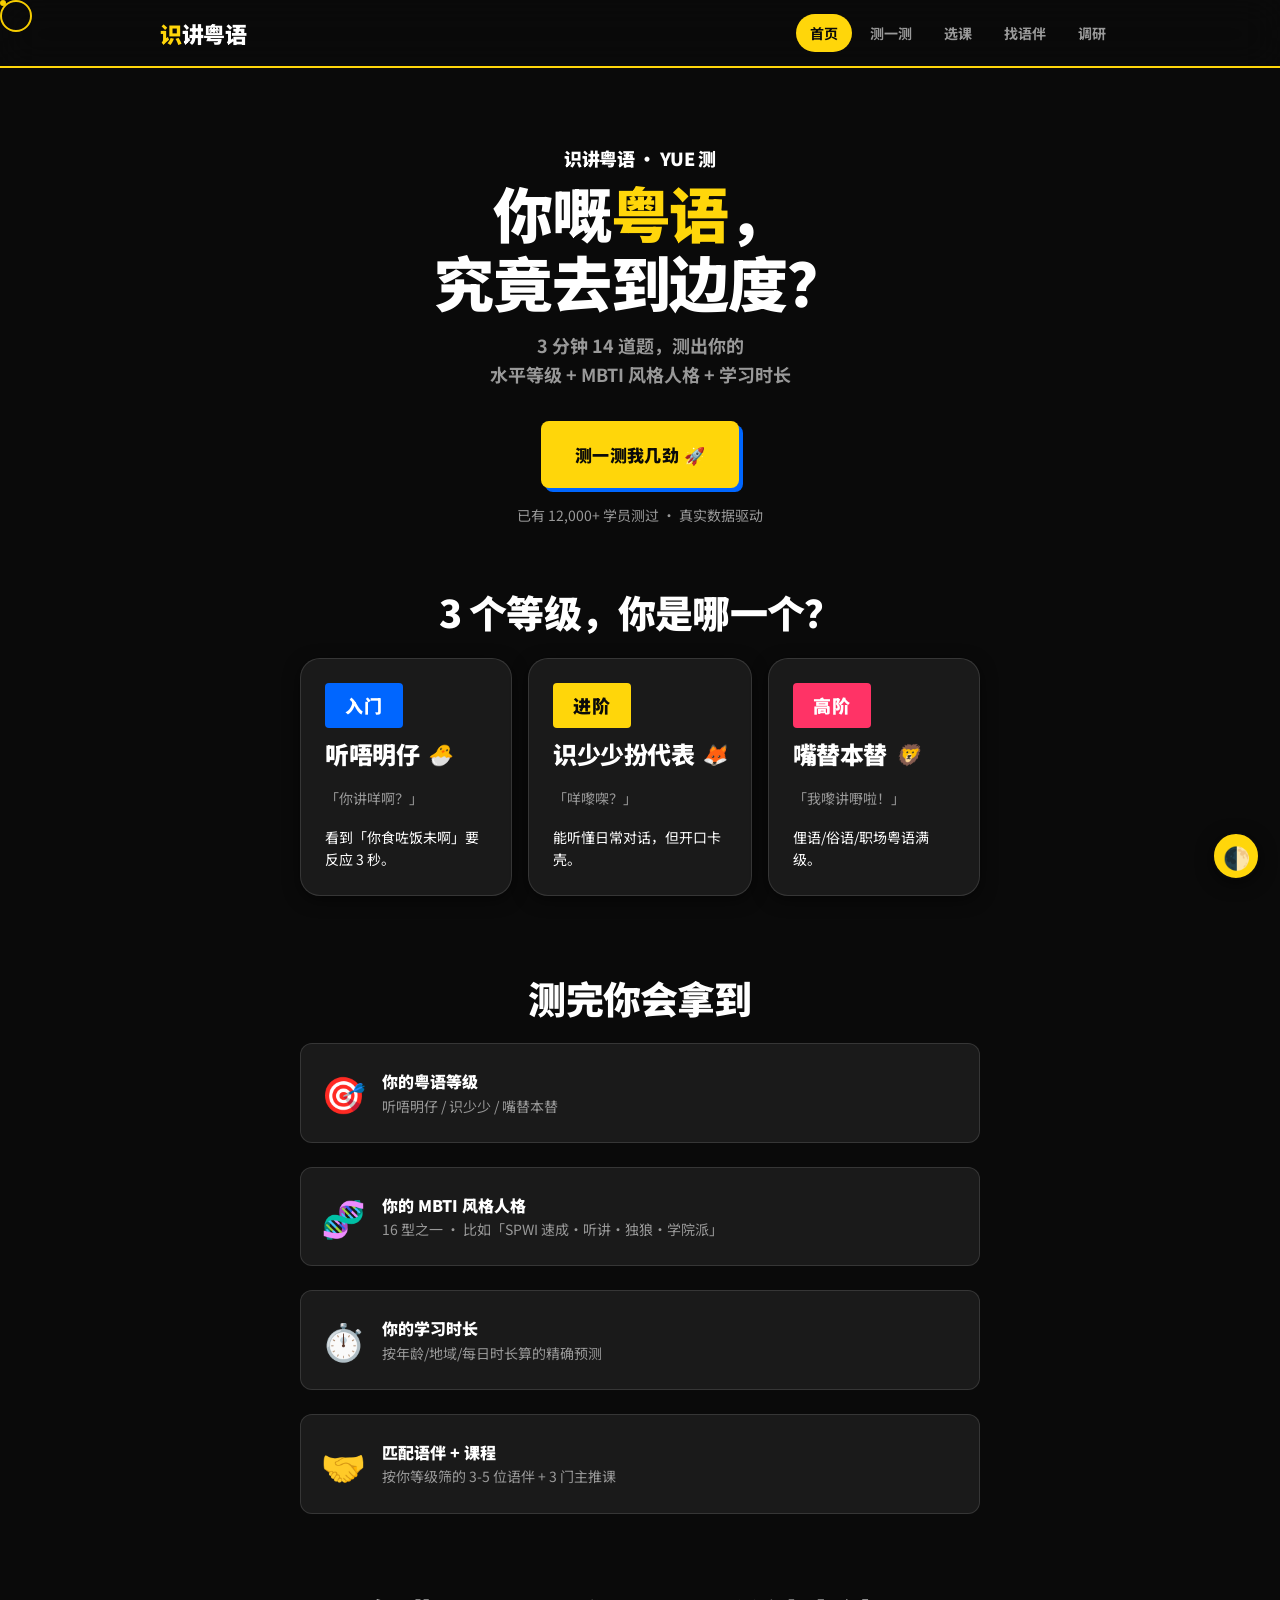
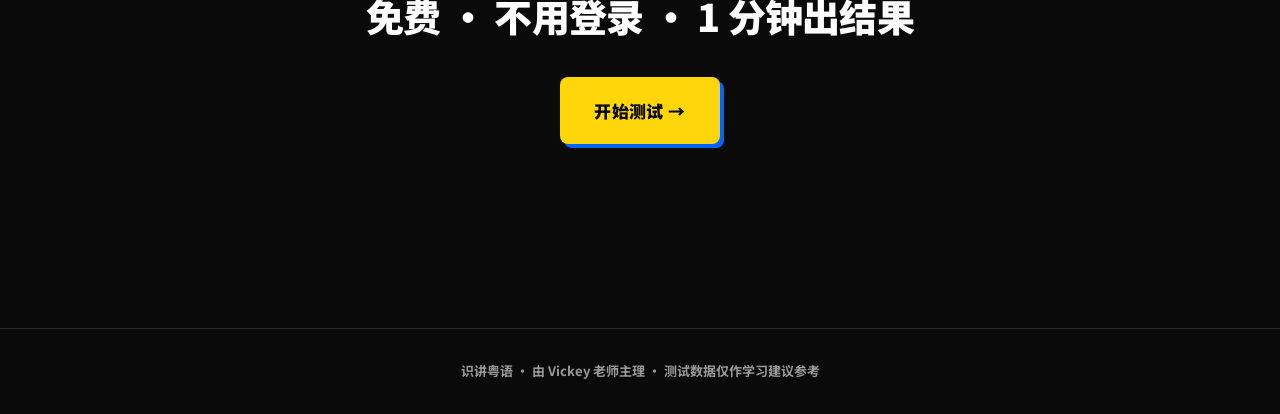
==== index.html @ ab3a053b "UX 增强 6 件套 + 高阶配色改粉 + 修换行 + 修 gradient-text 缺失" ====
<!DOCTYPE html>
<html lang="zh-CN">
<head>
  <meta charset="UTF-8">
  <meta name="viewport" content="width=device-width, initial-scale=1.0">
  <title>识讲粤语 · 测一测你几劲</title>
  <meta name="description" content="3 分钟测出你的粤语等级 + MBTI 风格人格 + 学习时长 + 匹配课程和语伴">
  <link rel="stylesheet" href="css/style.css">
  <link rel="preconnect" href="https://fonts.googleapis.com">
  <link rel="preconnect" href="https://fonts.gstatic.com" crossorigin>
  <link href="https://fonts.googleapis.com/css2?family=Noto+Sans+SC:wght@400;700;900&display=swap" rel="stylesheet">
</head>
<body>
  <main class="container">
    <section class="hero">
      <div class="display" style="font-size: 18px; color: var(--lime); margin-bottom: 8px;">识讲粤语 · YUE 测</div>
      <h1 class="display">
        你嘅<span style="color: var(--yellow);">粤语</span>，<br>
        究竟去到边度？
      </h1>
      <p class="hero-sub">
        3 分钟 14 道题，测出你的<br>
        <strong>水平等级</strong> + <strong>MBTI 风格人格</strong> + <strong>学习时长</strong>
      </p>
      <a class="btn btn-primary btn-lg glow" href="test.html">测一测我几劲 🚀</a>
      <p class="text-sm muted mt-2">已有 12,000+ 学员测过 · 真实数据驱动</p>
    </section>

    <section class="section">
      <h2 class="display center">3 个等级，你是哪一个？</h2>
      <div class="grid grid-3 mt-3">
        <div class="card">
          <div class="level-badge level-entry">入门</div>
          <h3 class="display inline-icon">听唔明仔 <i>🐣</i></h3>
          <p class="text-sm muted mt-1">「你讲咩啊？」</p>
          <p class="mt-2 text-sm">看到「你食咗饭未啊」要反应 3 秒。</p>
        </div>
        <div class="card">
          <div class="level-badge level-mid">进阶</div>
          <h3 class="display inline-icon">识少少扮代表 <i>🦊</i></h3>
          <p class="text-sm muted mt-1">「咩嚟㗎？」</p>
          <p class="mt-2 text-sm">能听懂日常对话，但开口卡壳。</p>
        </div>
        <div class="card">
          <div class="level-badge level-high">高阶</div>
          <h3 class="display inline-icon">嘴替本替 <i>🦁</i></h3>
          <p class="text-sm muted mt-1">「我嚟讲嘢啦！」</p>
          <p class="mt-2 text-sm">俚语/俗语/职场粤语满级。</p>
        </div>
      </div>
    </section>

    <section class="section">
      <h2 class="display center">测完你会拿到</h2>
      <div class="stack mt-3">
        <div class="card-flat row" style="gap:16px;">
          <div style="font-size:36px;">🎯</div>
          <div>
            <div class="bold">你的粤语等级</div>
            <div class="text-sm muted">听唔明仔 / 识少少 / 嘴替本替</div>
          </div>
        </div>
        <div class="card-flat row" style="gap:16px;">
          <div style="font-size:36px;">🧬</div>
          <div>
            <div class="bold">你的 MBTI 风格人格</div>
            <div class="text-sm muted">16 型之一 · 比如「SPWI 速成·听讲·独狼·学院派」</div>
          </div>
        </div>
        <div class="card-flat row" style="gap:16px;">
          <div style="font-size:36px;">⏱️</div>
          <div>
            <div class="bold">你的学习时长</div>
            <div class="text-sm muted">按年龄/地域/每日时长算的精确预测</div>
          </div>
        </div>
        <div class="card-flat row" style="gap:16px;">
          <div style="font-size:36px;">🤝</div>
          <div>
            <div class="bold">匹配语伴 + 课程</div>
            <div class="text-sm muted">按你等级筛的 3-5 位语伴 + 3 门主推课</div>
          </div>
        </div>
      </div>
    </section>

    <section class="section center">
      <h2 class="display">免费 · 不用登录 · 1 分钟出结果</h2>
      <a class="btn btn-primary btn-lg mt-3" href="test.html">开始测试 →</a>
    </section>
  </main>

  <footer class="footer">
    识讲粤语 · 由 Vickey 老师主理 · 测试数据仅作学习建议参考
  </footer>

  <script src="js/common.js"></script>
  <script>
    Cantonese.initTheme();
    Cantonese.injectThemeToggle();
    Cantonese.injectTopbar('home');
    Cantonese.initCustomCursor();
    Cantonese.initScrollReveal();
  </script>
</body>
</html>
---- css/style.css ----
/* ============================================================
 * 识讲粤语 · 00后黑底蓝黄撞色风
 * 字体：思源黑体 Noto Sans SC（900 weight 覆盖全部 CJK，含粤语字）
 * 配色：纯黑底 + 亮蓝 #0066FF + 亮黄 #FFD60A
 * ============================================================ */

/* ============ 基础重置 ============ */
* { box-sizing: border-box; margin: 0; padding: 0; }

html { scroll-behavior: smooth; -webkit-text-size-adjust: 100%; }

body {
  font-family: 'Noto Sans SC', -apple-system, BlinkMacSystemFont, 'PingFang SC',
    'Microsoft YaHei', 'Hiragino Sans GB', sans-serif;
  background: var(--bg);
  color: var(--text);
  line-height: 1.6;
  min-height: 100vh;
  overflow-x: hidden;
  font-weight: 400;
  transition: background 0.3s, color 0.3s;
  -webkit-font-smoothing: antialiased;
  -moz-osx-font-smoothing: grayscale;
}

button, input, select, textarea {
  font-family: inherit;
  font-size: inherit;
  font-weight: inherit;
  border: none;
  outline: none;
  background: transparent;
  color: inherit;
}

a { color: inherit; text-decoration: none; }
ul, ol { list-style: none; }
img { max-width: 100%; display: block; }

/* ============ 主题变量 ============ */
:root {
  --bg: #0a0a0a;
  --bg-soft: #1a1a1a;
  --bg-elev: #242424;
  --card: #1a1a1a;
  --card-text: #ffffff;
  --text: #ffffff;
  --text-soft: #999999;
  --blue: #0066ff;
  --yellow: #ffd60a;
  --pink: #ff3366;
  --green: #00d68f;
  --border: rgba(255, 255, 255, 0.12);
  --border-strong: rgba(255, 255, 255, 0.25);
  --shadow: 0 4px 16px rgba(0, 0, 0, 0.5);
  --shadow-lg: 0 8px 32px rgba(0, 0, 0, 0.6);
  --radius: 12px;
  --radius-lg: 20px;
  --font-display: 'Noto Sans SC', -apple-system, 'PingFang SC', 'Microsoft YaHei', sans-serif;
}

body.light {
  --bg: #f5f5f5;
  --bg-soft: #ffffff;
  --bg-elev: #fafafa;
  --card: #ffffff;
  --card-text: #0a0a0a;
  --text: #0a0a0a;
  --text-soft: #555555;
  --border: rgba(0, 0, 0, 0.12);
  --border-strong: rgba(0, 0, 0, 0.3);
  --shadow: 0 4px 16px rgba(0, 0, 0, 0.1);
}

/* ============ 排版 ============ */
.display {
  font-family: var(--font-display);
  font-weight: 900;
  letter-spacing: -0.02em;
  line-height: 1.15;
}
h1.display { font-size: clamp(36px, 8vw, 60px); }
h2.display { font-size: clamp(26px, 5vw, 38px); margin-bottom: 16px; }
h3.display { font-size: clamp(20px, 3vw, 24px); margin-bottom: 12px; }
.muted { color: var(--text-soft); }

/* 文字 + 图标 同行不换行 */
.inline-icon {
  display: inline-flex;
  align-items: center;
  gap: 8px;
  white-space: nowrap;
  flex-wrap: nowrap;
}
.inline-icon i {
  font-size: 0.85em;
  line-height: 1;
  flex-shrink: 0;
}

/* ============ 布局 ============ */
.container { max-width: 720px; margin: 0 auto; padding: 24px 20px 80px; }
.container-wide { max-width: 960px; }
.section { padding: 40px 0; }
.stack > * + * { margin-top: 24px; }
.row { display: flex; gap: 12px; flex-wrap: wrap; align-items: center; }
.center { text-align: center; }

/* ============ 按钮 ============ */
.btn {
  display: inline-flex;
  align-items: center;
  justify-content: center;
  gap: 8px;
  padding: 14px 28px;
  border-radius: 8px;
  font-weight: 900;
  font-size: 16px;
  cursor: pointer;
  transition: transform 0.15s, box-shadow 0.2s, background 0.2s, color 0.2s;
  border: 2px solid transparent;
  user-select: none;
  letter-spacing: 0.02em;
}
.btn:hover { transform: translate(-2px, -2px); }
.btn:active { transform: translate(0, 0); }

.btn-primary {
  background: var(--yellow);
  color: #0a0a0a;
  box-shadow: 4px 4px 0 #0066ff;
}
.btn-primary:hover { background: #ffe04a; box-shadow: 6px 6px 0 #0066ff; }

.btn-blue {
  background: var(--blue);
  color: #ffffff;
  box-shadow: 4px 4px 0 var(--yellow);
}
.btn-blue:hover { background: #1a78ff; box-shadow: 6px 6px 0 var(--yellow); }

.btn-ghost {
  background: transparent;
  color: var(--text);
  border: 2px solid var(--border-strong);
}
.btn-ghost:hover { background: var(--bg-soft); border-color: var(--text); }

.btn-block { width: 100%; }
.btn-lg { padding: 18px 32px; font-size: 17px; }

/* ============ 卡片 ============ */
.card {
  background: var(--card);
  color: var(--card-text);
  border-radius: var(--radius-lg);
  padding: 24px;
  box-shadow: var(--shadow);
  border: 1px solid var(--border);
  transition: transform 0.2s, border-color 0.2s;
}
.card:hover { border-color: var(--border-strong); }
.card-flat {
  background: var(--bg-soft);
  color: var(--text);
  border: 1px solid var(--border);
  border-radius: var(--radius);
  padding: 20px;
}

/* ============ 徽章 ============ */
.badge {
  display: inline-block;
  padding: 4px 12px;
  border-radius: 4px;
  font-size: 12px;
  font-weight: 900;
  background: var(--yellow);
  color: #0a0a0a;
  letter-spacing: 0.05em;
}
.badge-blue { background: var(--blue); color: #fff; }
.badge-yellow { background: var(--yellow); color: #0a0a0a; }
.badge-pink { background: var(--pink); color: #fff; }

/* ============ 表单 ============ */
.field { display: flex; flex-direction: column; gap: 8px; }
.field label { font-weight: 700; font-size: 14px; color: var(--text-soft); }
.input, .select {
  width: 100%;
  padding: 14px 16px;
  border-radius: 8px;
  background: var(--bg-soft);
  color: var(--text);
  border: 2px solid var(--border);
  font-size: 16px;
  font-weight: 700;
  transition: border-color 0.2s, background 0.2s;
}
.input:focus, .select:focus { border-color: var(--yellow); background: var(--bg-elev); }
.input::placeholder { color: var(--text-soft); font-weight: 400; }
.select {
  appearance: none;
  background-image: url("data:image/svg+xml,%3Csvg xmlns='http://www.w3.org/2000/svg' width='12' height='8' viewBox='0 0 12 8'%3E%3Cpath fill='%23ffffff' d='M6 8L0 0h12z'/%3E%3C/svg%3E");
  background-repeat: no-repeat;
  background-position: right 16px center;
  padding-right: 40px;
}
.checkbox {
  display: flex;
  align-items: flex-start;
  gap: 8px;
  font-size: 13px;
  color: var(--text-soft);
  cursor: pointer;
}
.checkbox input { width: 18px; height: 18px; margin-top: 2px; flex-shrink: 0; accent-color: var(--yellow); }

/* ============ 题目卡 ============ */
.question-card {
  background: var(--card);
  color: var(--card-text);
  border-radius: var(--radius-lg);
  padding: 28px 24px;
  box-shadow: var(--shadow-lg);
  border: 1px solid var(--border);
  animation: slideUp 0.4s ease-out;
}
.question-num {
  display: inline-block;
  font-family: var(--font-display);
  font-weight: 900;
  color: var(--yellow);
  font-size: 13px;
  margin-bottom: 8px;
  letter-spacing: 0.05em;
  text-transform: uppercase;
}
.question-text {
  font-size: 22px;
  font-weight: 900;
  margin-bottom: 24px;
  line-height: 1.4;
}
.option {
  display: block;
  width: 100%;
  text-align: left;
  padding: 16px 20px;
  border-radius: 8px;
  background: var(--bg-soft);
  color: var(--text);
  border: 2px solid var(--border);
  font-size: 16px;
  font-weight: 700;
  margin-bottom: 12px;
  cursor: pointer;
  transition: all 0.15s;
}
.option:hover { border-color: var(--yellow); background: var(--bg-elev); transform: translateX(4px); }
.option.correct { background: var(--yellow); color: #0a0a0a; border-color: var(--yellow); animation: pulse 0.4s; }
.option.wrong { background: var(--pink); color: #fff; border-color: var(--pink); animation: shake 0.4s; }

/* ============ 进度条 ============ */
.progress {
  width: 100%;
  height: 8px;
  background: var(--bg-soft);
  border-radius: 4px;
  overflow: hidden;
  margin-bottom: 24px;
  border: 1px solid var(--border);
}
.progress-fill {
  height: 100%;
  background: var(--yellow);
  border-radius: 4px;
  transition: width 0.4s ease-out;
}

/* ============ 标签气泡 ============ */
.tag {
  display: inline-block;
  padding: 6px 12px;
  border-radius: 4px;
  font-size: 13px;
  font-weight: 700;
  background: var(--bg-soft);
  color: var(--text);
  border: 1px solid var(--border);
  margin: 4px 4px 0 0;
}
.tag-yellow { background: var(--yellow); color: #0a0a0a; border-color: var(--yellow); }
.tag-blue { background: var(--blue); color: #fff; border-color: var(--blue); }

/* ============ 等级徽章 ============ */
.level-badge {
  display: inline-block;
  padding: 8px 20px;
  border-radius: 4px;
  font-family: var(--font-display);
  font-weight: 900;
  font-size: 18px;
  background: var(--yellow);
  color: #0a0a0a;
  margin-bottom: 12px;
  letter-spacing: 0.05em;
}
.level-entry { background: var(--blue); color: #fff; }
.level-mid { background: var(--yellow); color: #0a0a0a; }
.level-high { background: var(--pink); color: #fff; }

/* ============ 推荐卡 ============ */
.partner-card, .course-card {
  background: var(--card);
  color: var(--card-text);
  border-radius: var(--radius);
  padding: 20px;
  box-shadow: var(--shadow);
  border: 1px solid var(--border);
  display: flex;
  flex-direction: column;
  gap: 12px;
  transition: transform 0.2s, border-color 0.2s;
}
.partner-card:hover, .course-card:hover { transform: translateY(-4px); border-color: var(--yellow); }
.partner-avatar, .course-emoji { font-size: 48px; line-height: 1; }
.partner-name { font-size: 20px; font-weight: 900; }
.partner-meta, .course-meta { font-size: 13px; color: var(--text-soft); }
.partner-intro, .course-highlight { font-size: 14px; line-height: 1.5; }

.grid { display: grid; gap: 16px; grid-template-columns: 1fr; }
@media (min-width: 640px) {
  .grid-2 { grid-template-columns: repeat(2, 1fr); }
  .grid-3 { grid-template-columns: repeat(3, 1fr); }
}

/* ============ 顶部导航 ============ */
.topbar {
  position: sticky;
  top: 0;
  z-index: 50;
  background: rgba(10, 10, 10, 0.9);
  backdrop-filter: saturate(180%) blur(20px);
  -webkit-backdrop-filter: saturate(180%) blur(20px);
  border-bottom: 2px solid var(--yellow);
  padding: 14px 20px;
}
body.light .topbar { background: rgba(255, 255, 255, 0.9); }
.topbar-inner {
  max-width: 960px;
  margin: 0 auto;
  display: flex;
  align-items: center;
  justify-content: space-between;
  gap: 16px;
}
.logo {
  font-family: var(--font-display);
  font-size: 22px;
  font-weight: 900;
  letter-spacing: -0.02em;
}
.logo .pink { color: var(--yellow); }

/* ============ Hero ============ */
.hero { text-align: center; padding: 56px 0 24px; }
.hero-sub { font-size: 18px; color: var(--text-soft); margin: 16px 0 32px; font-weight: 700; }

/* ============ Footer ============ */
.footer {
  text-align: center;
  padding: 32px 16px;
  color: var(--text-soft);
  font-size: 13px;
  border-top: 1px solid var(--border);
  margin-top: 64px;
  font-weight: 700;
}

/* ============ 分享卡 ============ */
.share-card-wrap {
  display: flex;
  flex-direction: column;
  align-items: center;
  gap: 16px;
  margin: 24px 0;
}
.share-card {
  width: 100%;
  max-width: 360px;
  aspect-ratio: 4 / 5;
  border-radius: var(--radius-lg);
  background: #0a0a0a;
  border: 4px solid var(--yellow);
  padding: 32px 24px;
  color: #fff;
  text-align: center;
  display: flex;
  flex-direction: column;
  justify-content: space-between;
  position: relative;
  overflow: hidden;
}
.share-emoji { font-size: 64px; margin-bottom: 8px; }
.share-title {
  font-family: var(--font-display);
  font-size: 56px;
  font-weight: 900;
  margin: 8px 0;
  color: var(--yellow);
  letter-spacing: 0.05em;
}
.share-tagline { font-size: 16px; color: var(--blue); margin-bottom: 12px; font-weight: 900; }
.share-level {
  display: inline-block;
  padding: 6px 16px;
  border-radius: 4px;
  background: var(--yellow);
  color: #0a0a0a;
  font-size: 14px;
  font-weight: 900;
  margin-bottom: 16px;
}
.share-desc { font-size: 14px; line-height: 1.6; color: var(--text); margin: 12px 0; }
.share-cta {
  font-size: 12px;
  color: var(--text-soft);
  border-top: 2px dashed var(--border);
  padding-top: 12px;
  margin-top: 12px;
  font-weight: 700;
}

/* ============ 动效 ============ */
@keyframes slideUp {
  from { opacity: 0; transform: translateY(20px); }
  to { opacity: 1; transform: translateY(0); }
}
@keyframes shake {
  0%, 100% { transform: translateX(0); }
  25% { transform: translateX(-8px); }
  75% { transform: translateX(8px); }
}
@keyframes pulse {
  0%, 100% { transform: scale(1); }
  50% { transform: scale(1.05); }
}
@keyframes confetti {
  0% { transform: translateY(0) rotate(0); opacity: 1; }
  100% { transform: translateY(400px) rotate(720deg); opacity: 0; }
}
.fade-in { animation: slideUp 0.5s ease-out; }

/* ============ 主题切换按钮 ============ */
.theme-toggle {
  position: fixed;
  bottom: 20px;
  right: 20px;
  width: 48px;
  height: 48px;
  border-radius: 50%;
  background: var(--yellow);
  color: #0a0a0a;
  box-shadow: var(--shadow);
  display: flex;
  align-items: center;
  justify-content: center;
  font-size: 22px;
  cursor: pointer;
  z-index: 100;
  border: 2px solid #0a0a0a;
  font-weight: 900;
}

/* ============ 顶导链接（细化）============ */
.topbar-link {
  padding: 8px 14px;
  border-radius: 999px;
  font-size: 14px;
  font-weight: 700;
  color: var(--text-soft);
  transition: background 0.25s cubic-bezier(0.4, 0, 0.2, 1), color 0.25s, transform 0.15s;
}
.topbar-link:hover {
  background: var(--bg-soft);
  color: var(--text);
  transform: translateY(-1px);
}
.topbar-link.is-active {
  background: var(--yellow);
  color: #0a0a0a;
}

/* ============ 滚动触发动画 ============ */
.reveal {
  opacity: 0;
  transform: translateY(24px);
  transition: opacity 0.7s cubic-bezier(0.16, 1, 0.3, 1), transform 0.7s cubic-bezier(0.16, 1, 0.3, 1);
  will-change: opacity, transform;
}
.reveal.is-visible {
  opacity: 1;
  transform: translateY(0);
}
.reveal-delay-1 { transition-delay: 0.1s; }
.reveal-delay-2 { transition-delay: 0.2s; }
.reveal-delay-3 { transition-delay: 0.3s; }
.reveal-delay-4 { transition-delay: 0.4s; }

/* ============ 自定义光标（桌面端）============ */
body { cursor: default; }
@media (pointer: fine) {
  body.has-custom-cursor,
  body.has-custom-cursor * { cursor: none !important; }
  body.has-custom-cursor a,
  body.has-custom-cursor button { cursor: none !important; }
  #custom-cursor {
    position: fixed;
    top: 0; left: 0;
    pointer-events: none;
    z-index: 99999;
    mix-blend-mode: difference;
  }
  .cursor-dot {
    position: fixed;
    width: 6px; height: 6px;
    background: var(--yellow);
    border-radius: 50%;
    pointer-events: none;
    transition: opacity 0.2s, transform 0.05s;
  }
  .cursor-ring {
    position: fixed;
    width: 32px; height: 32px;
    border: 2px solid var(--yellow);
    border-radius: 50%;
    pointer-events: none;
    transition: transform 0.18s cubic-bezier(0.16, 1, 0.3, 1), width 0.25s, height 0.25s, border-color 0.25s, background 0.25s;
  }
  #custom-cursor.is-hover .cursor-ring {
    width: 56px;
    height: 56px;
    background: rgba(0, 102, 255, 0.18);
    border-color: var(--blue);
  }
  #custom-cursor.is-hover .cursor-dot { opacity: 0; }
  #custom-cursor.is-hidden { opacity: 0; }
}

/* ============ 工具类 ============ */
.hide { display: none !important; }
.text-sm { font-size: 14px; }
.text-lg { font-size: 18px; }
.mt-1 { margin-top: 8px; }
.mt-2 { margin-top: 16px; }
.mt-3 { margin-top: 24px; }
.mt-4 { margin-top: 32px; }
.mb-1 { margin-bottom: 8px; }
.mb-2 { margin-bottom: 16px; }
.mb-3 { margin-bottom: 24px; }
.full { width: 100%; }
.bold { font-weight: 900; }

@media (max-width: 480px) {
  .container { padding: 16px 16px 80px; }
  .question-text { font-size: 18px; }
  .btn-lg { padding: 16px 24px; font-size: 16px; }
}
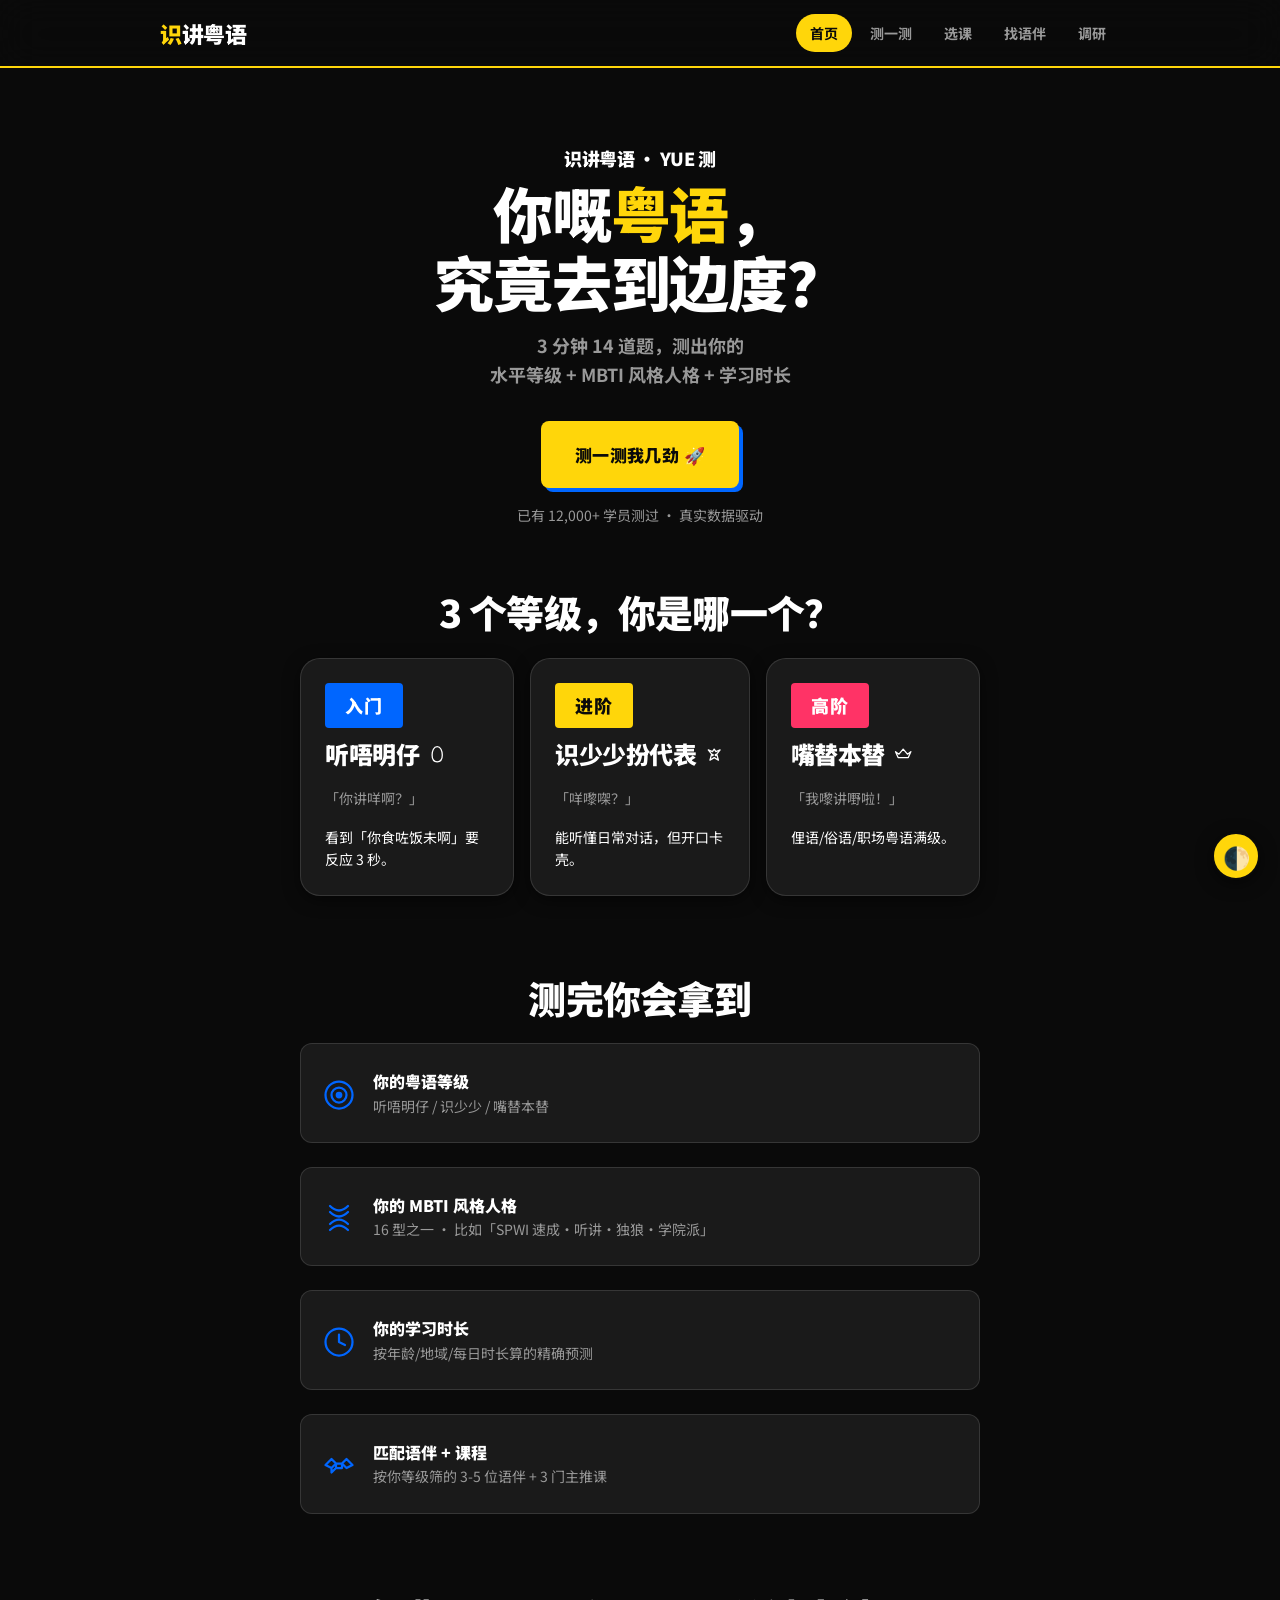
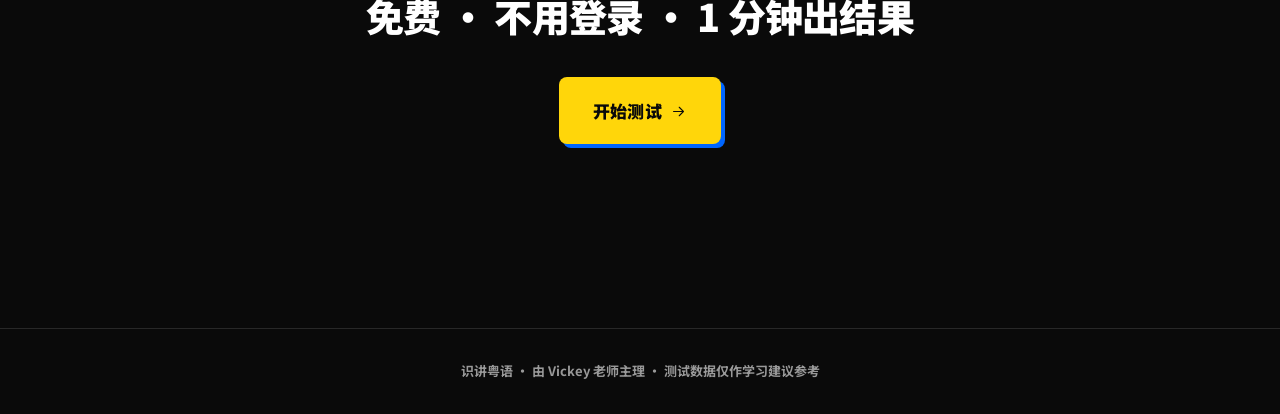
==== commit 77c2fb9b: "图标换 thiings 风：手写 SVG 字典 + 倒计时压到 5 秒" ====
--- a/index.html
+++ b/index.html
@@ -31,19 +31,19 @@
       <div class="grid grid-3 mt-3">
         <div class="card">
           <div class="level-badge level-entry">入门</div>
-          <h3 class="display inline-icon">听唔明仔 <i>🐣</i></h3>
+          <h3 class="display inline-icon">听唔明仔 <i data-icon="egg"></i></h3>
           <p class="text-sm muted mt-1">「你讲咩啊？」</p>
           <p class="mt-2 text-sm">看到「你食咗饭未啊」要反应 3 秒。</p>
         </div>
         <div class="card">
           <div class="level-badge level-mid">进阶</div>
-          <h3 class="display inline-icon">识少少扮代表 <i>🦊</i></h3>
+          <h3 class="display inline-icon">识少少扮代表 <i data-icon="fox"></i></h3>
           <p class="text-sm muted mt-1">「咩嚟㗎？」</p>
           <p class="mt-2 text-sm">能听懂日常对话，但开口卡壳。</p>
         </div>
         <div class="card">
           <div class="level-badge level-high">高阶</div>
-          <h3 class="display inline-icon">嘴替本替 <i>🦁</i></h3>
+          <h3 class="display inline-icon">嘴替本替 <i data-icon="crown"></i></h3>
           <p class="text-sm muted mt-1">「我嚟讲嘢啦！」</p>
           <p class="mt-2 text-sm">俚语/俗语/职场粤语满级。</p>
         </div>
@@ -54,28 +54,28 @@
       <h2 class="display center">测完你会拿到</h2>
       <div class="stack mt-3">
         <div class="card-flat row" style="gap:16px;">
-          <div style="font-size:36px;">🎯</div>
+          <i data-icon="target" style="font-size:36px; color: var(--blue);"></i>
           <div>
             <div class="bold">你的粤语等级</div>
             <div class="text-sm muted">听唔明仔 / 识少少 / 嘴替本替</div>
           </div>
         </div>
         <div class="card-flat row" style="gap:16px;">
-          <div style="font-size:36px;">🧬</div>
+          <i data-icon="dna" style="font-size:36px; color: var(--blue);"></i>
           <div>
             <div class="bold">你的 MBTI 风格人格</div>
             <div class="text-sm muted">16 型之一 · 比如「SPWI 速成·听讲·独狼·学院派」</div>
           </div>
         </div>
         <div class="card-flat row" style="gap:16px;">
-          <div style="font-size:36px;">⏱️</div>
+          <i data-icon="clock" style="font-size:36px; color: var(--blue);"></i>
           <div>
             <div class="bold">你的学习时长</div>
             <div class="text-sm muted">按年龄/地域/每日时长算的精确预测</div>
           </div>
         </div>
         <div class="card-flat row" style="gap:16px;">
-          <div style="font-size:36px;">🤝</div>
+          <i data-icon="handshake" style="font-size:36px; color: var(--blue);"></i>
           <div>
             <div class="bold">匹配语伴 + 课程</div>
             <div class="text-sm muted">按你等级筛的 3-5 位语伴 + 3 门主推课</div>
@@ -86,7 +86,7 @@
 
     <section class="section center">
       <h2 class="display">免费 · 不用登录 · 1 分钟出结果</h2>
-      <a class="btn btn-primary btn-lg mt-3" href="test.html">开始测试 →</a>
+      <a class="btn btn-primary btn-lg mt-3" href="test.html">开始测试 <i data-icon="arrow-right"></i></a>
     </section>
   </main>
 
@@ -99,7 +99,7 @@
     Cantonese.initTheme();
     Cantonese.injectThemeToggle();
     Cantonese.injectTopbar('home');
-    Cantonese.initCustomCursor();
+    Cantonese.initIcons();
     Cantonese.initScrollReveal();
   </script>
 </body>
--- a/css/style.css
+++ b/css/style.css
@@ -451,6 +451,19 @@
   100% { transform: translateY(400px) rotate(720deg); opacity: 0; }
 }
 .fade-in { animation: slideUp 0.5s ease-out; }
+
+/* ============ 工具：内联 SVG 图标默认大小 ============ */
+.ti {
+  display: inline-block;
+  width: 1em;
+  height: 1em;
+  vertical-align: -0.125em;
+  flex-shrink: 0;
+}
+.ti-lg  { font-size: 1.4em; }
+.ti-xl  { font-size: 2em; }
+.ti-2xl { font-size: 3em; }
+.ti-3xl { font-size: 4em; }
 
 /* ============ 主题切换按钮 ============ */
 .theme-toggle {
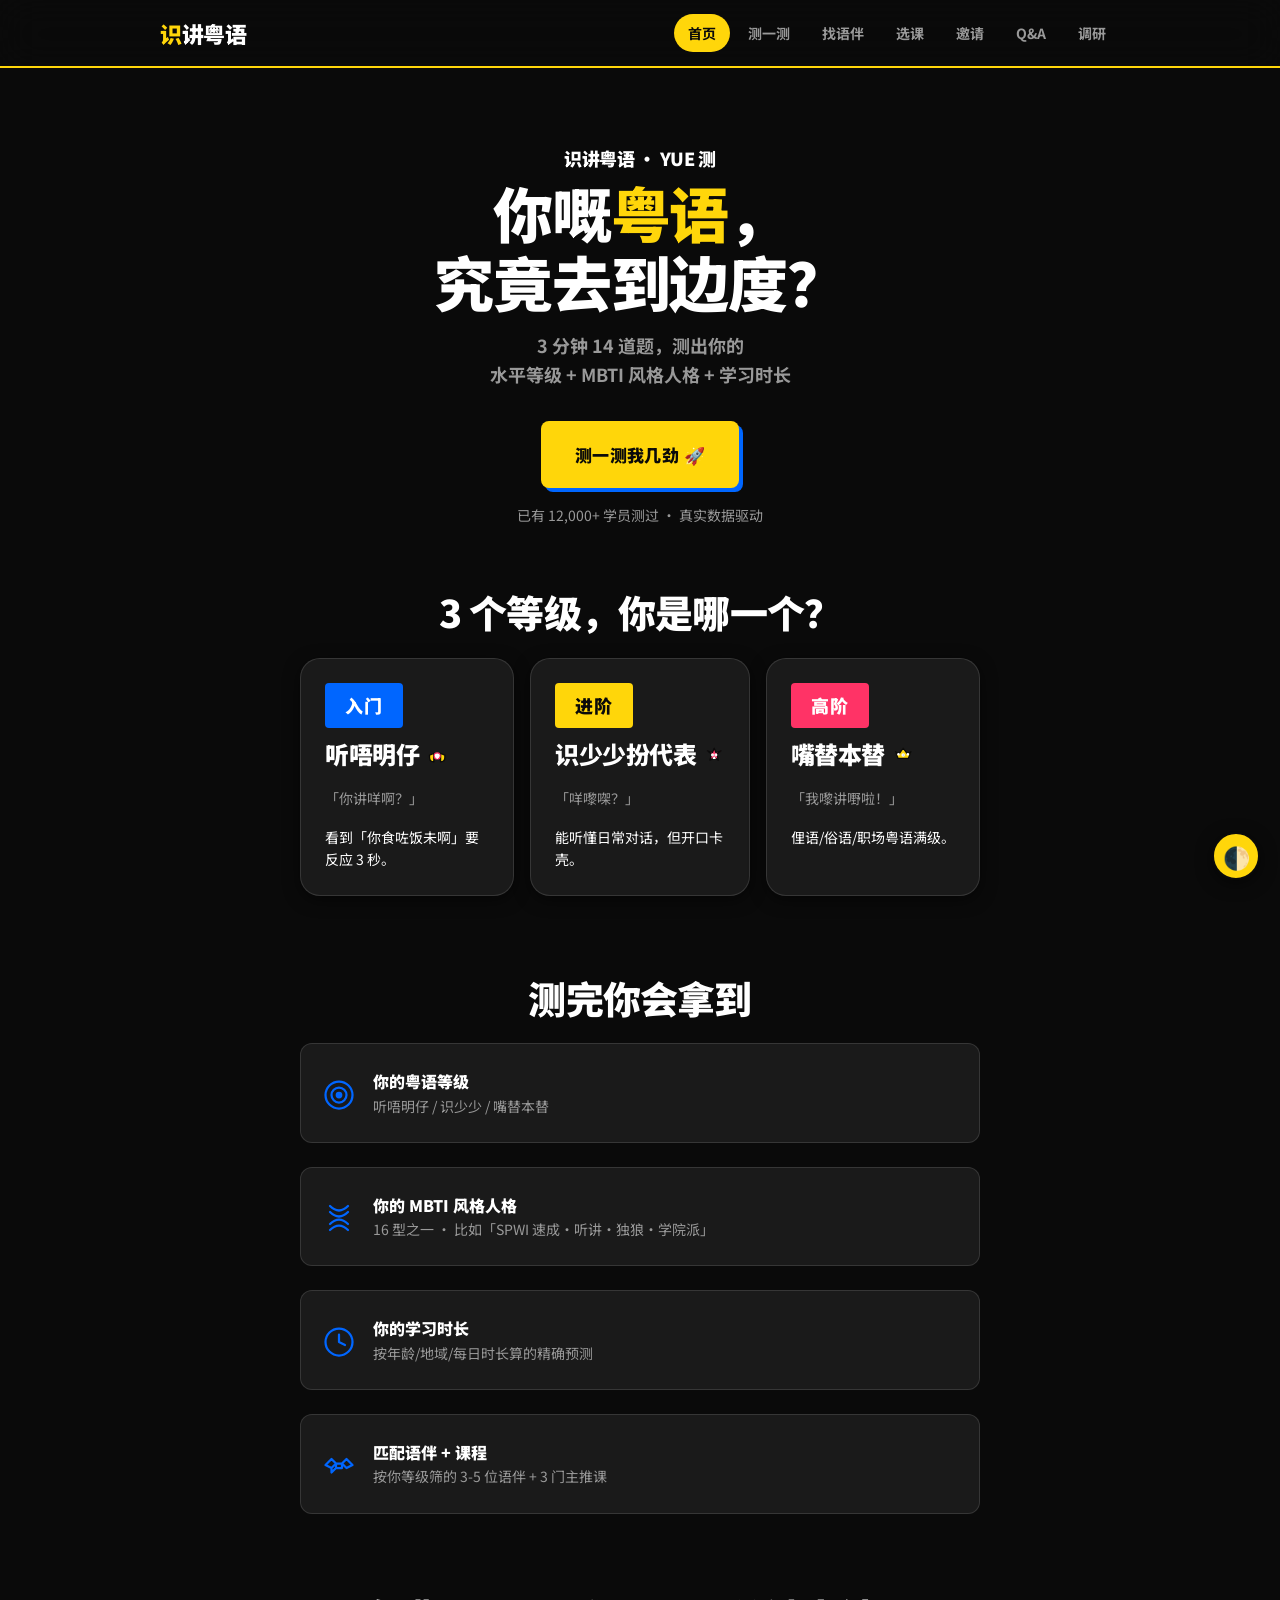
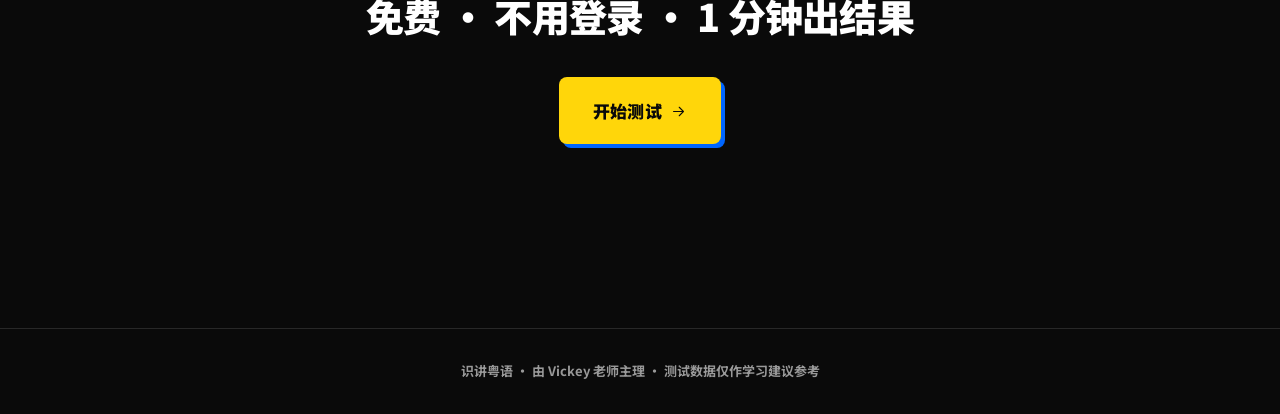
==== commit 0fee1451: "cache busting：所有 js/css 加 ?v=20260607 强制清手机端缓存" ====
--- a/index.html
+++ b/index.html
@@ -5,7 +5,7 @@
   <meta name="viewport" content="width=device-width, initial-scale=1.0">
   <title>识讲粤语 · 测一测你几劲</title>
   <meta name="description" content="3 分钟测出你的粤语等级 + MBTI 风格人格 + 学习时长 + 匹配课程和语伴">
-  <link rel="stylesheet" href="css/style.css">
+  <link rel="stylesheet" href="css/style.css?v=20260607">
   <link rel="preconnect" href="https://fonts.googleapis.com">
   <link rel="preconnect" href="https://fonts.gstatic.com" crossorigin>
   <link href="https://fonts.googleapis.com/css2?family=Noto+Sans+SC:wght@400;700;900&display=swap" rel="stylesheet">
@@ -94,7 +94,7 @@
     识讲粤语 · 由 Vickey 老师主理 · 测试数据仅作学习建议参考
   </footer>
 
-  <script src="js/common.js"></script>
+  <script src="js/common.js?v=20260607"></script>
   <script>
     Cantonese.initTheme();
     Cantonese.injectThemeToggle();
--- a/css/style.css
+++ b/css/style.css
@@ -325,6 +325,19 @@
 }
 .partner-card:hover, .course-card:hover { transform: translateY(-4px); border-color: var(--yellow); }
 .partner-avatar, .course-emoji { font-size: 48px; line-height: 1; }
+.partner-avatar {
+  display: inline-flex;
+  align-items: center;
+  justify-content: center;
+  flex-shrink: 0;
+  line-height: 1;
+}
+.partner-avatar-emoji {
+  font-size: 44px;
+  line-height: 1;
+  display: inline-block;
+  font-family: "Apple Color Emoji", "Segoe UI Emoji", "Noto Color Emoji", "Twemoji Mozilla", sans-serif;
+}
 .partner-name { font-size: 20px; font-weight: 900; }
 .partner-meta, .course-meta { font-size: 13px; color: var(--text-soft); }
 .partner-intro, .course-highlight { font-size: 14px; line-height: 1.5; }
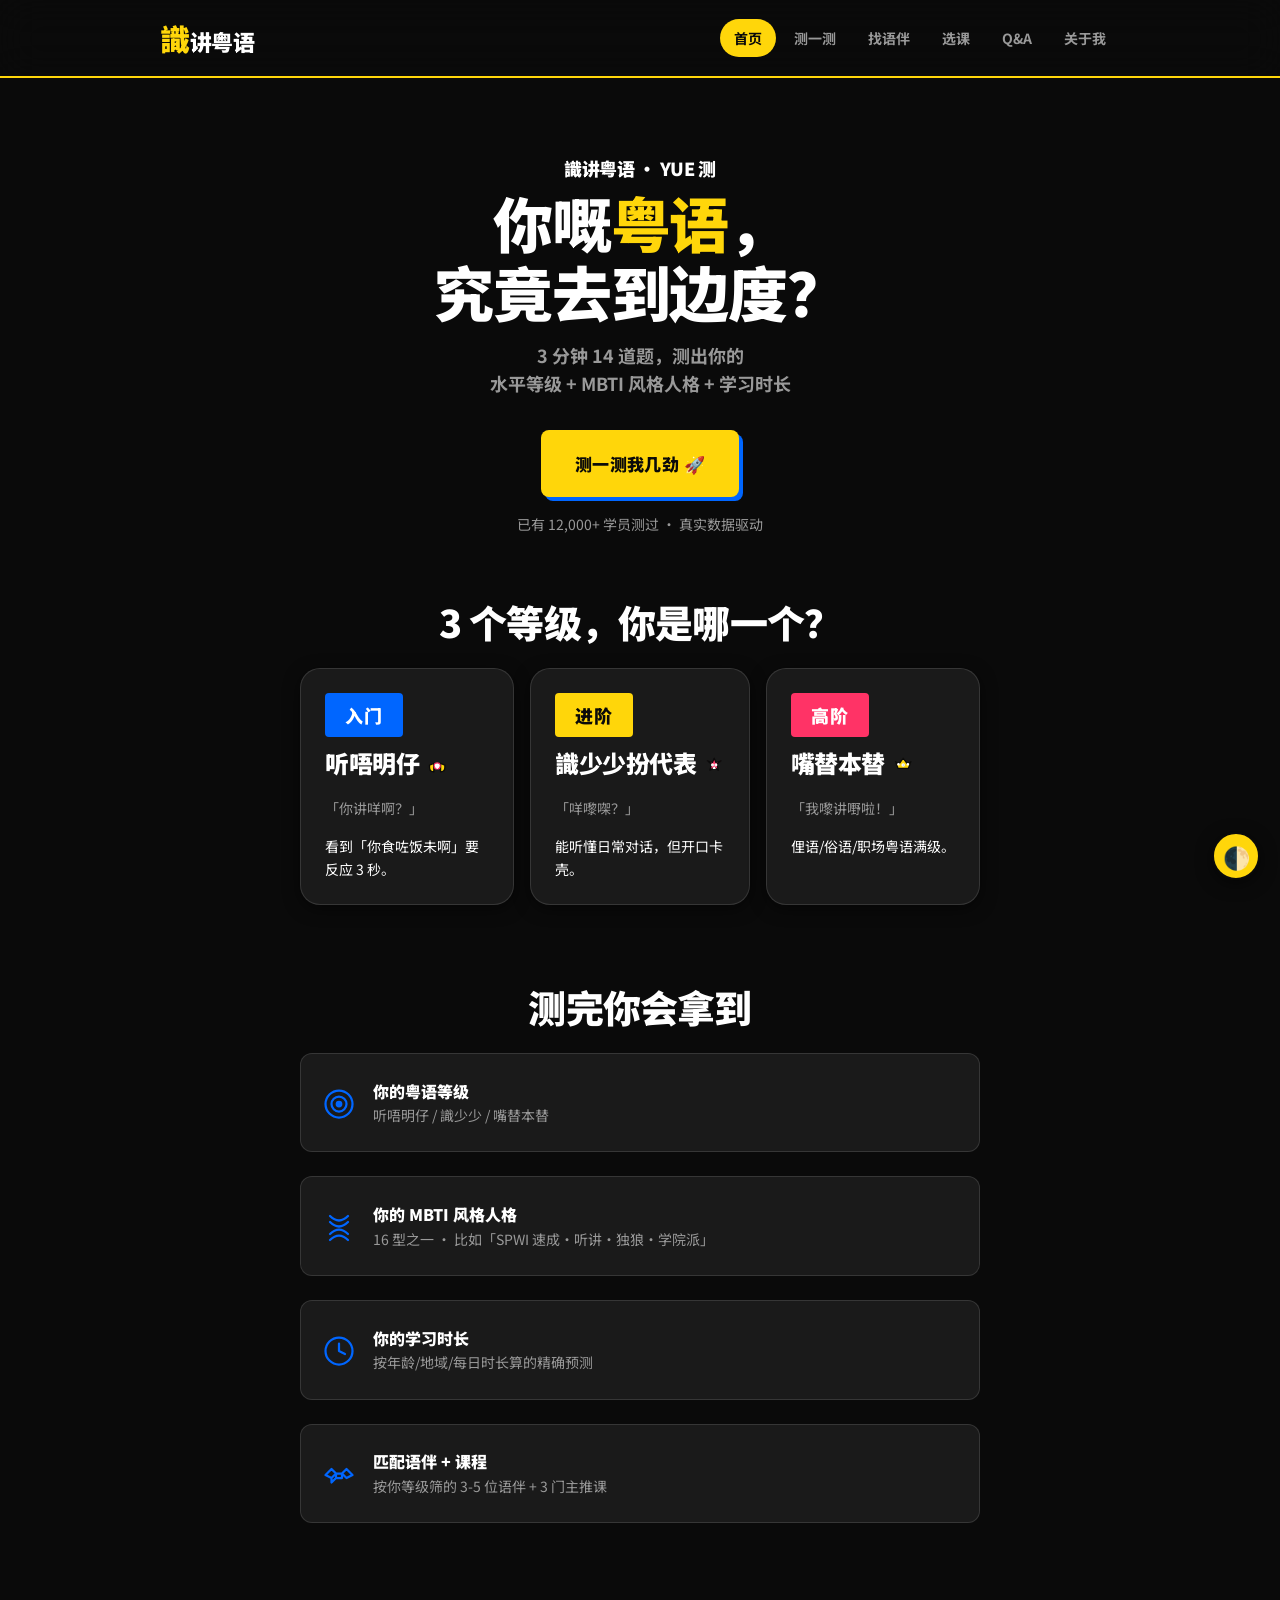
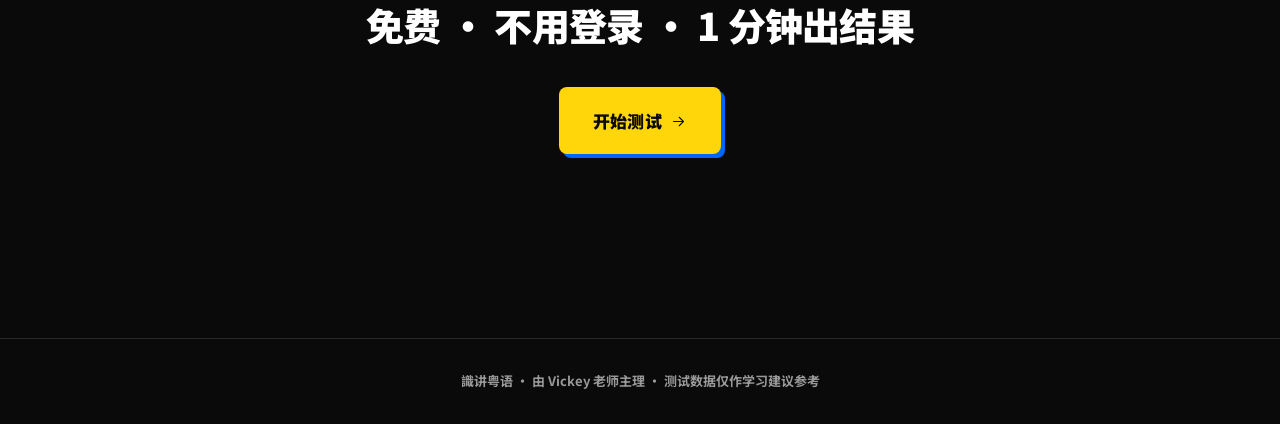
==== commit 7c5b28fd: "全站'识'→'識'（22+处）+ about.html 顶部加'返回首页'按钮" ====
--- a/index.html
+++ b/index.html
@@ -3,9 +3,9 @@
 <head>
   <meta charset="UTF-8">
   <meta name="viewport" content="width=device-width, initial-scale=1.0">
-  <title>识讲粤语 · 测一测你几劲</title>
+  <title>識讲粤语 · 测一测你几劲</title>
   <meta name="description" content="3 分钟测出你的粤语等级 + MBTI 风格人格 + 学习时长 + 匹配课程和语伴">
-  <link rel="stylesheet" href="css/style.css?v=20260607">
+  <link rel="stylesheet" href="css/style.css?v=20260607b">
   <link rel="preconnect" href="https://fonts.googleapis.com">
   <link rel="preconnect" href="https://fonts.gstatic.com" crossorigin>
   <link href="https://fonts.googleapis.com/css2?family=Noto+Sans+SC:wght@400;700;900&display=swap" rel="stylesheet">
@@ -13,7 +13,7 @@
 <body>
   <main class="container">
     <section class="hero">
-      <div class="display" style="font-size: 18px; color: var(--lime); margin-bottom: 8px;">识讲粤语 · YUE 测</div>
+      <div class="display" style="font-size: 18px; color: var(--lime); margin-bottom: 8px;">識讲粤语 · YUE 测</div>
       <h1 class="display">
         你嘅<span style="color: var(--yellow);">粤语</span>，<br>
         究竟去到边度？
@@ -37,7 +37,7 @@
         </div>
         <div class="card">
           <div class="level-badge level-mid">进阶</div>
-          <h3 class="display inline-icon">识少少扮代表 <i data-icon="fox"></i></h3>
+          <h3 class="display inline-icon">識少少扮代表 <i data-icon="fox"></i></h3>
           <p class="text-sm muted mt-1">「咩嚟㗎？」</p>
           <p class="mt-2 text-sm">能听懂日常对话，但开口卡壳。</p>
         </div>
@@ -57,7 +57,7 @@
           <i data-icon="target" style="font-size:36px; color: var(--blue);"></i>
           <div>
             <div class="bold">你的粤语等级</div>
-            <div class="text-sm muted">听唔明仔 / 识少少 / 嘴替本替</div>
+            <div class="text-sm muted">听唔明仔 / 識少少 / 嘴替本替</div>
           </div>
         </div>
         <div class="card-flat row" style="gap:16px;">
@@ -91,10 +91,10 @@
   </main>
 
   <footer class="footer">
-    识讲粤语 · 由 Vickey 老师主理 · 测试数据仅作学习建议参考
+    識讲粤语 · 由 Vickey 老师主理 · 测试数据仅作学习建议参考
   </footer>
 
-  <script src="js/common.js?v=20260607"></script>
+  <script src="js/common.js?v=20260607b"></script>
   <script>
     Cantonese.initTheme();
     Cantonese.injectThemeToggle();
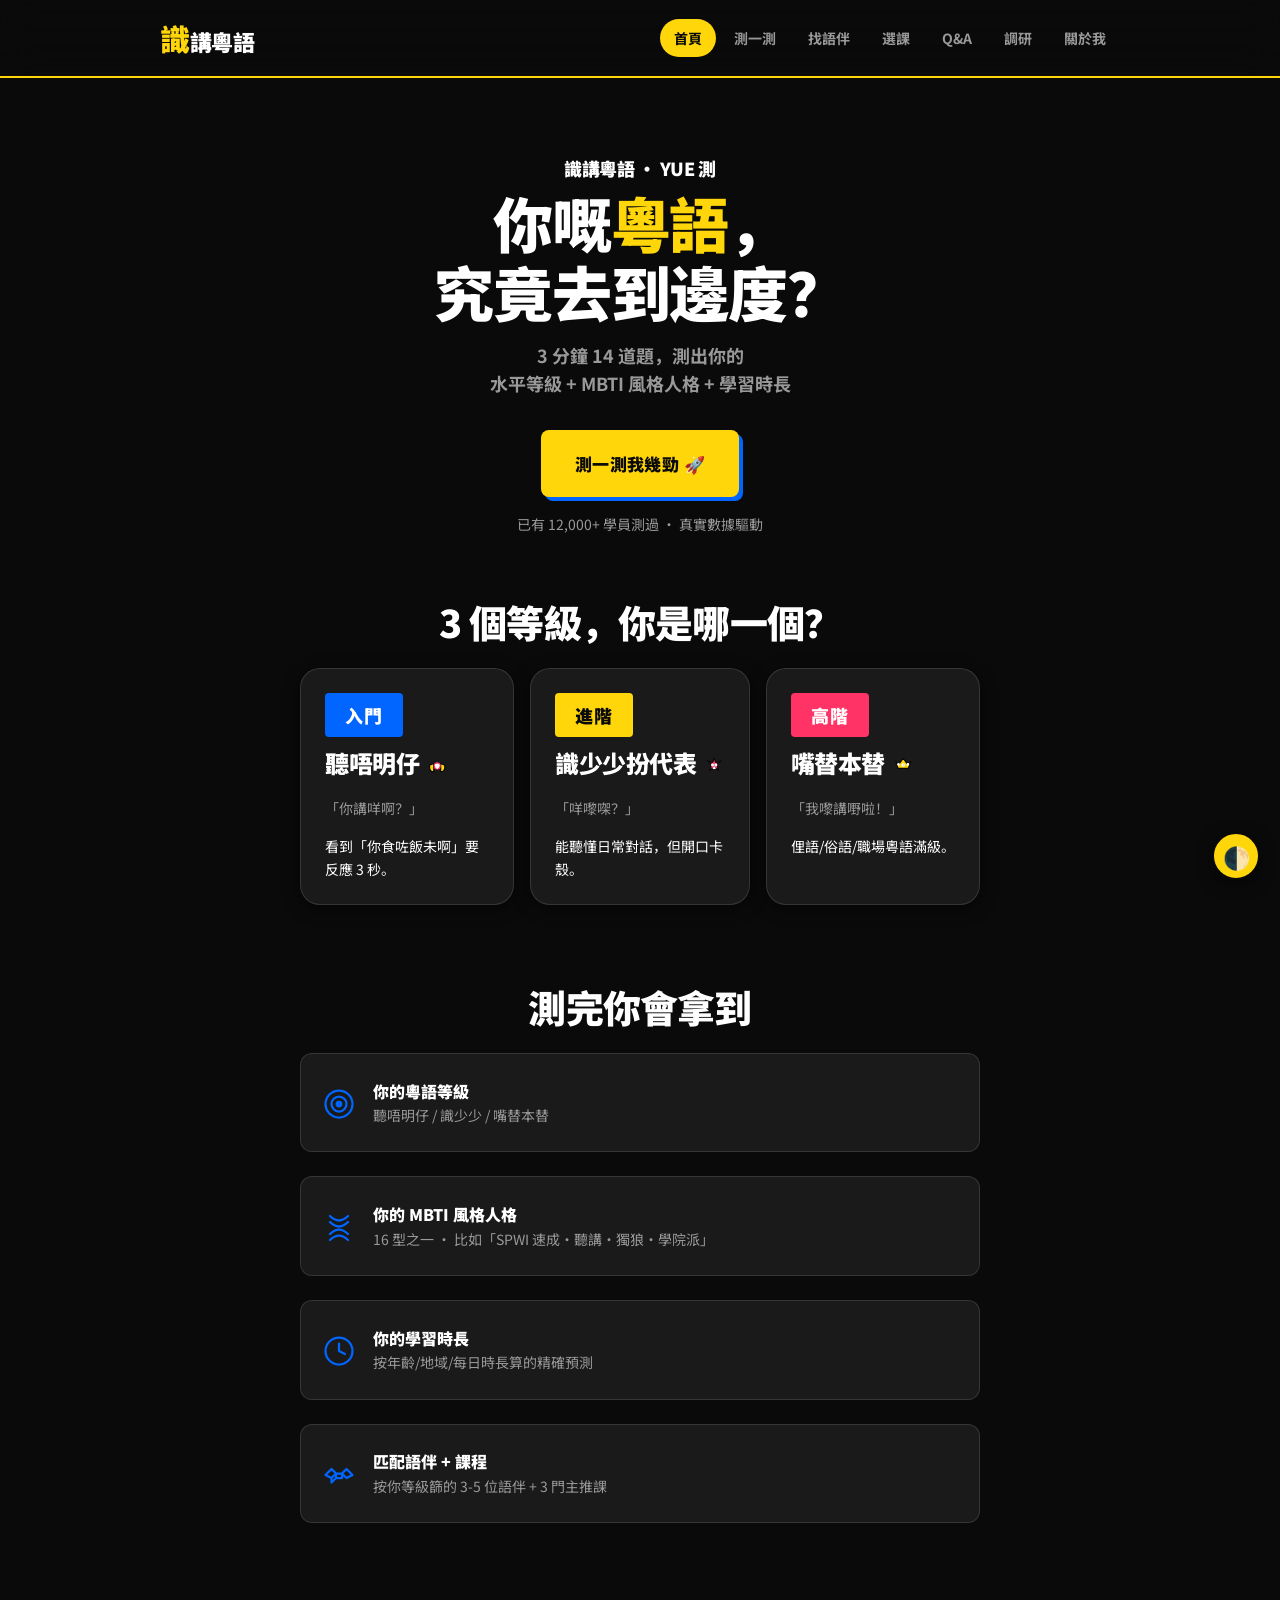
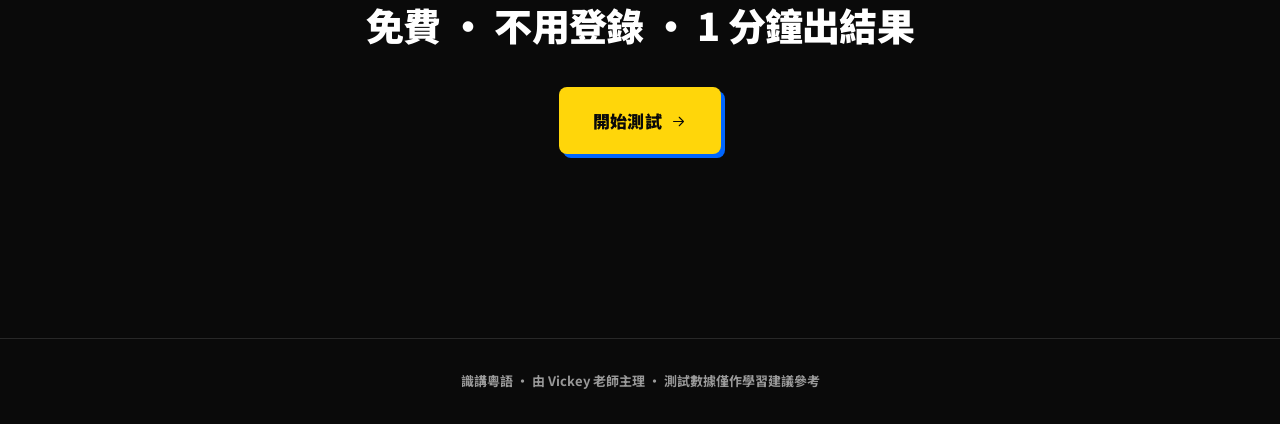
==== commit bfa6ef4e: "全站简体→香港繁体（OpenCC s2hk）：讲→講 测→測 语→語 识→識 粵語保留" ====
--- a/index.html
+++ b/index.html
@@ -3,8 +3,8 @@
 <head>
   <meta charset="UTF-8">
   <meta name="viewport" content="width=device-width, initial-scale=1.0">
-  <title>識讲粤语 · 测一测你几劲</title>
-  <meta name="description" content="3 分钟测出你的粤语等级 + MBTI 风格人格 + 学习时长 + 匹配课程和语伴">
+  <title>識講粵語 · 測一測你幾勁</title>
+  <meta name="description" content="3 分鐘測出你的粵語等級 + MBTI 風格人格 + 學習時長 + 匹配課程和語伴">
   <link rel="stylesheet" href="css/style.css?v=20260607b">
   <link rel="preconnect" href="https://fonts.googleapis.com">
   <link rel="preconnect" href="https://fonts.gstatic.com" crossorigin>
@@ -13,85 +13,85 @@
 <body>
   <main class="container">
     <section class="hero">
-      <div class="display" style="font-size: 18px; color: var(--lime); margin-bottom: 8px;">識讲粤语 · YUE 测</div>
+      <div class="display" style="font-size: 18px; color: var(--lime); margin-bottom: 8px;">識講粵語 · YUE 測</div>
       <h1 class="display">
-        你嘅<span style="color: var(--yellow);">粤语</span>，<br>
-        究竟去到边度？
+        你嘅<span style="color: var(--yellow);">粵語</span>，<br>
+        究竟去到邊度？
       </h1>
       <p class="hero-sub">
-        3 分钟 14 道题，测出你的<br>
-        <strong>水平等级</strong> + <strong>MBTI 风格人格</strong> + <strong>学习时长</strong>
+        3 分鐘 14 道題，測出你的<br>
+        <strong>水平等級</strong> + <strong>MBTI 風格人格</strong> + <strong>學習時長</strong>
       </p>
-      <a class="btn btn-primary btn-lg glow" href="test.html">测一测我几劲 🚀</a>
-      <p class="text-sm muted mt-2">已有 12,000+ 学员测过 · 真实数据驱动</p>
+      <a class="btn btn-primary btn-lg glow" href="test.html">測一測我幾勁 🚀</a>
+      <p class="text-sm muted mt-2">已有 12,000+ 學員測過 · 真實數據驅動</p>
     </section>
 
     <section class="section">
-      <h2 class="display center">3 个等级，你是哪一个？</h2>
+      <h2 class="display center">3 個等級，你是哪一個？</h2>
       <div class="grid grid-3 mt-3">
         <div class="card">
-          <div class="level-badge level-entry">入门</div>
-          <h3 class="display inline-icon">听唔明仔 <i data-icon="egg"></i></h3>
-          <p class="text-sm muted mt-1">「你讲咩啊？」</p>
-          <p class="mt-2 text-sm">看到「你食咗饭未啊」要反应 3 秒。</p>
+          <div class="level-badge level-entry">入門</div>
+          <h3 class="display inline-icon">聽唔明仔 <i data-icon="egg"></i></h3>
+          <p class="text-sm muted mt-1">「你講咩啊？」</p>
+          <p class="mt-2 text-sm">看到「你食咗飯未啊」要反應 3 秒。</p>
         </div>
         <div class="card">
-          <div class="level-badge level-mid">进阶</div>
+          <div class="level-badge level-mid">進階</div>
           <h3 class="display inline-icon">識少少扮代表 <i data-icon="fox"></i></h3>
           <p class="text-sm muted mt-1">「咩嚟㗎？」</p>
-          <p class="mt-2 text-sm">能听懂日常对话，但开口卡壳。</p>
+          <p class="mt-2 text-sm">能聽懂日常對話，但開口卡殼。</p>
         </div>
         <div class="card">
-          <div class="level-badge level-high">高阶</div>
+          <div class="level-badge level-high">高階</div>
           <h3 class="display inline-icon">嘴替本替 <i data-icon="crown"></i></h3>
-          <p class="text-sm muted mt-1">「我嚟讲嘢啦！」</p>
-          <p class="mt-2 text-sm">俚语/俗语/职场粤语满级。</p>
+          <p class="text-sm muted mt-1">「我嚟講嘢啦！」</p>
+          <p class="mt-2 text-sm">俚語/俗語/職場粵語滿級。</p>
         </div>
       </div>
     </section>
 
     <section class="section">
-      <h2 class="display center">测完你会拿到</h2>
+      <h2 class="display center">測完你會拿到</h2>
       <div class="stack mt-3">
         <div class="card-flat row" style="gap:16px;">
           <i data-icon="target" style="font-size:36px; color: var(--blue);"></i>
           <div>
-            <div class="bold">你的粤语等级</div>
-            <div class="text-sm muted">听唔明仔 / 識少少 / 嘴替本替</div>
+            <div class="bold">你的粵語等級</div>
+            <div class="text-sm muted">聽唔明仔 / 識少少 / 嘴替本替</div>
           </div>
         </div>
         <div class="card-flat row" style="gap:16px;">
           <i data-icon="dna" style="font-size:36px; color: var(--blue);"></i>
           <div>
-            <div class="bold">你的 MBTI 风格人格</div>
-            <div class="text-sm muted">16 型之一 · 比如「SPWI 速成·听讲·独狼·学院派」</div>
+            <div class="bold">你的 MBTI 風格人格</div>
+            <div class="text-sm muted">16 型之一 · 比如「SPWI 速成·聽講·獨狼·學院派」</div>
           </div>
         </div>
         <div class="card-flat row" style="gap:16px;">
           <i data-icon="clock" style="font-size:36px; color: var(--blue);"></i>
           <div>
-            <div class="bold">你的学习时长</div>
-            <div class="text-sm muted">按年龄/地域/每日时长算的精确预测</div>
+            <div class="bold">你的學習時長</div>
+            <div class="text-sm muted">按年齡/地域/每日時長算的精確預測</div>
           </div>
         </div>
         <div class="card-flat row" style="gap:16px;">
           <i data-icon="handshake" style="font-size:36px; color: var(--blue);"></i>
           <div>
-            <div class="bold">匹配语伴 + 课程</div>
-            <div class="text-sm muted">按你等级筛的 3-5 位语伴 + 3 门主推课</div>
+            <div class="bold">匹配語伴 + 課程</div>
+            <div class="text-sm muted">按你等級篩的 3-5 位語伴 + 3 門主推課</div>
           </div>
         </div>
       </div>
     </section>
 
     <section class="section center">
-      <h2 class="display">免费 · 不用登录 · 1 分钟出结果</h2>
-      <a class="btn btn-primary btn-lg mt-3" href="test.html">开始测试 <i data-icon="arrow-right"></i></a>
+      <h2 class="display">免費 · 不用登錄 · 1 分鐘出結果</h2>
+      <a class="btn btn-primary btn-lg mt-3" href="test.html">開始測試 <i data-icon="arrow-right"></i></a>
     </section>
   </main>
 
   <footer class="footer">
-    識讲粤语 · 由 Vickey 老师主理 · 测试数据仅作学习建议参考
+    識講粵語 · 由 Vickey 老師主理 · 測試數據僅作學習建議參考
   </footer>
 
   <script src="js/common.js?v=20260607b"></script>
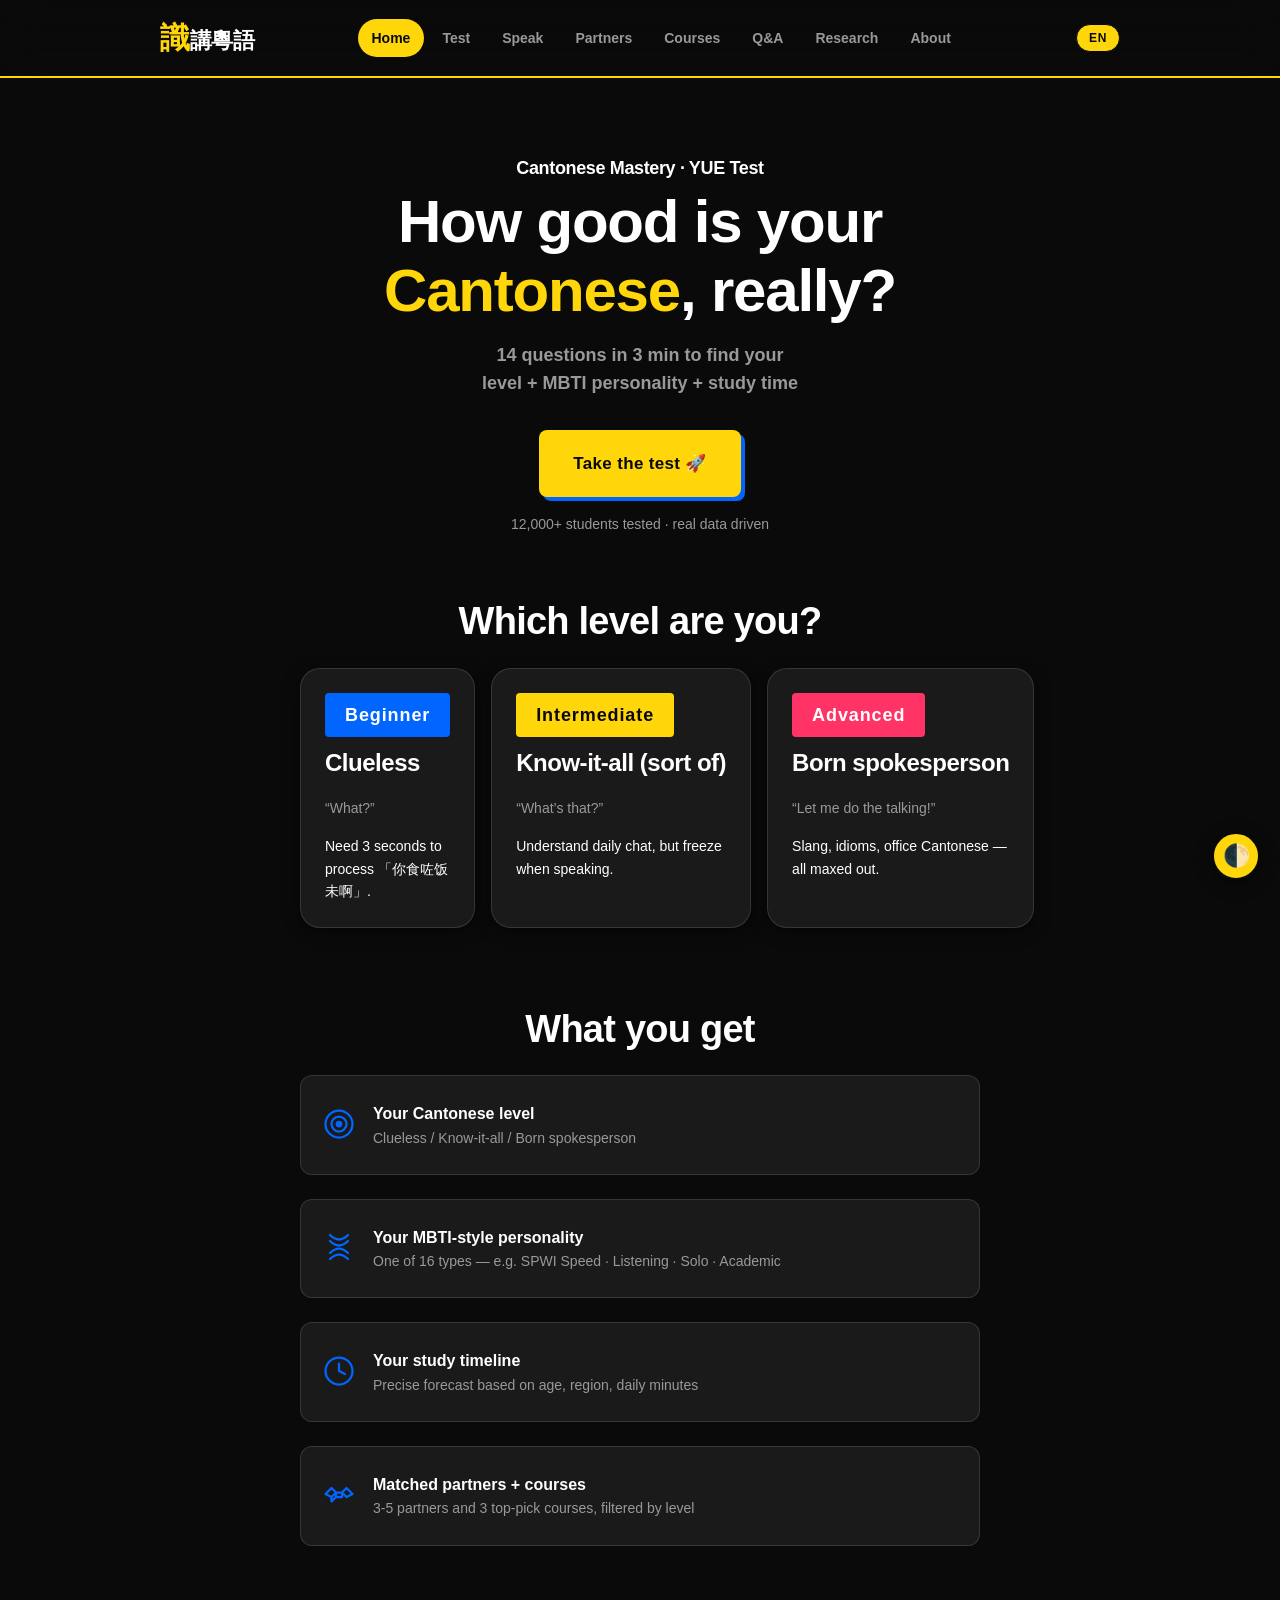
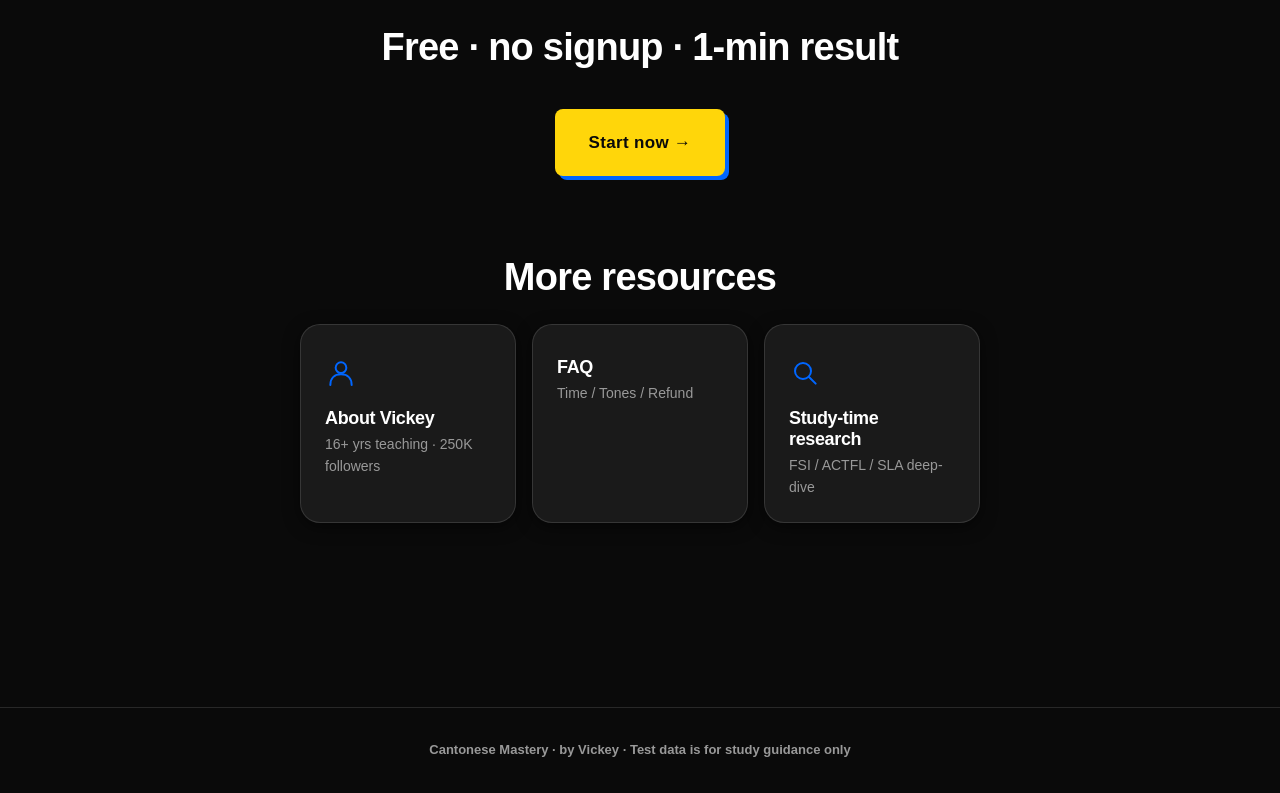
==== commit a4e529eb: "fix: 去掉外部字体（fonts.loli.net / googleapis）依赖 - 删除全部 HTML 页面里的 fonts.loli.net 和 fonts.googleapis.com st" ====
--- a/index.html
+++ b/index.html
@@ -1,98 +1,178 @@
 <!DOCTYPE html>
 <html lang="zh-CN">
 <head>
+<!-- SEO -->
+    <meta name="description" content="Free online Cantonese level test. Find your level (A2-B1 to C2+), MBTI-style personality, and study timeline. By Vickey, 16+ years teaching.">
+    <meta name="keywords" content="cantonese level test,learn cantonese,cantonese mbti,cantonese study time,9 tones 6 finals,識講粵語">
+    <meta name="author" content="Vickey · 識講粵語">
+    <meta name="robots" content="index, follow">
+    <link rel="canonical" href="https://www.canton-ai.com/">
+    <link rel="alternate" hreflang="zh-HK" href="https://www.canton-ai.com/?lang=zh-HK">
+    <link rel="alternate" hreflang="zh-CN" href="https://www.canton-ai.com/?lang=zh-CN">
+    <link rel="alternate" hreflang="en" href="https://www.canton-ai.com/?lang=en">
+    <link rel="alternate" hreflang="x-default" href="https://www.canton-ai.com/">
+    <!-- Open Graph -->
+    <meta property="og:type" content="website">
+    <meta property="og:site_name" content="識講粵語 · YUE Test">
+    <meta property="og:title" content="Cantonese Level Test · 14 questions in 3 min · 識講粵語">
+    <meta property="og:description" content="Free online Cantonese level test. Find your level (A2-B1 to C2+), MBTI-style personality, and study timeline. By Vickey, 16+ years teaching.">
+    <meta property="og:url" content="https://www.canton-ai.com/">
+    <meta property="og:image" content="https://www.canton-ai.com/images/og-image.svg">
+    <meta property="og:locale" content="zh_HK">
+    <meta property="og:locale:alternate" content="zh_CN">
+    <meta property="og:locale:alternate" content="en_US">
+    <!-- Twitter Card -->
+    <meta name="twitter:card" content="summary_large_image">
+    <meta name="twitter:title" content="Cantonese Level Test · 14 questions in 3 min · 識講粵語">
+    <meta name="twitter:description" content="Free online Cantonese level test. Find your level (A2-B1 to C2+), MBTI-style personality, and study timeline. By Vickey, 16+ years teaching.">
+    <meta name="twitter:image" content="https://www.canton-ai.com/images/og-image.svg">
   <meta charset="UTF-8">
   <meta name="viewport" content="width=device-width, initial-scale=1.0">
   <title>識講粵語 · 測一測你幾勁</title>
   <meta name="description" content="3 分鐘測出你的粵語等級 + MBTI 風格人格 + 學習時長 + 匹配課程和語伴">
   <link rel="stylesheet" href="css/style.css?v=20260607b">
-  <link rel="preconnect" href="https://fonts.googleapis.com">
-  <link rel="preconnect" href="https://fonts.gstatic.com" crossorigin>
-  <link href="https://fonts.googleapis.com/css2?family=Noto+Sans+SC:wght@400;700;900&display=swap" rel="stylesheet">
+  <script src="js/analytics.js?v=20260607c" defer></script>
+  <!-- 百度统计 -->
+  <script>
+  var _hmt = _hmt || [];
+  (function() {
+    var hm = document.createElement("script");
+    hm.src = "https://hm.baidu.com/hm.js?820718cf27f4e74a047426ade1008a62";
+    var s = document.getElementsByTagName("script")[0]; 
+    s.parentNode.insertBefore(hm, s);
+  })();
+  </script>
 </head>
 <body>
   <main class="container">
     <section class="hero">
-      <div class="display" style="font-size: 18px; color: var(--lime); margin-bottom: 8px;">識講粵語 · YUE 測</div>
-      <h1 class="display">
-        你嘅<span style="color: var(--yellow);">粵語</span>，<br>
-        究竟去到邊度？
-      </h1>
-      <p class="hero-sub">
-        3 分鐘 14 道題，測出你的<br>
-        <strong>水平等級</strong> + <strong>MBTI 風格人格</strong> + <strong>學習時長</strong>
-      </p>
-      <a class="btn btn-primary btn-lg glow" href="test.html">測一測我幾勁 🚀</a>
-      <p class="text-sm muted mt-2">已有 12,000+ 學員測過 · 真實數據驅動</p>
+      <div class="display" style="font-size: 18px; color: var(--lime); margin-bottom: 8px;" data-i18n="home.brand">識講粵語 · YUE 測</div>
+      <h1 class="display" data-i18n-html="home.hero-title">你嘅<span style="color: var(--yellow);">粵語</span>，<br>究竟去到邊度？</h1>
+      <p class="hero-sub" data-i18n-html="home.hero-sub">3 分鐘 14 道題，測出你的<br><strong>水平等級</strong> + <strong>MBTI 風格人格</strong> + <strong>學習時長</strong></p>
+      <a class="btn btn-primary btn-lg glow" href="test.html" data-i18n="home.hero-cta">測一測我幾勁 🚀</a>
+      <p class="text-sm muted mt-2" data-i18n="home.tested-by">已有 12,000+ 學員測過 · 真實數據驅動</p>
     </section>
 
     <section class="section">
-      <h2 class="display center">3 個等級，你是哪一個？</h2>
+      <h2 class="display center" data-i18n="home.levels-title">3 個等級，你是哪一個？</h2>
       <div class="grid grid-3 mt-3">
         <div class="card">
-          <div class="level-badge level-entry">入門</div>
-          <h3 class="display inline-icon">聽唔明仔 <i data-icon="egg"></i></h3>
-          <p class="text-sm muted mt-1">「你講咩啊？」</p>
-          <p class="mt-2 text-sm">看到「你食咗飯未啊」要反應 3 秒。</p>
+          <div class="level-badge level-entry" data-i18n="home.lv-badge-1">入門</div>
+          <h3 class="display inline-icon" data-i18n="home.lv1-name">聽唔明仔 <i data-icon="egg"></i></h3>
+          <p class="text-sm muted mt-1" data-i18n="home.lv1-quote">「你講咩啊？」</p>
+          <p class="mt-2 text-sm" data-i18n="home.lv1-desc">看到「你食咗飯未啊」要反應 3 秒。</p>
         </div>
         <div class="card">
-          <div class="level-badge level-mid">進階</div>
-          <h3 class="display inline-icon">識少少扮代表 <i data-icon="fox"></i></h3>
-          <p class="text-sm muted mt-1">「咩嚟㗎？」</p>
-          <p class="mt-2 text-sm">能聽懂日常對話，但開口卡殼。</p>
+          <div class="level-badge level-mid" data-i18n="home.lv-badge-2">進階</div>
+          <h3 class="display inline-icon" data-i18n="home.lv2-name">識少少扮代表 <i data-icon="fox"></i></h3>
+          <p class="text-sm muted mt-1" data-i18n="home.lv2-quote">「咩嚟㗎？」</p>
+          <p class="mt-2 text-sm" data-i18n="home.lv2-desc">能聽懂日常對話，但開口卡殼。</p>
         </div>
         <div class="card">
-          <div class="level-badge level-high">高階</div>
-          <h3 class="display inline-icon">嘴替本替 <i data-icon="crown"></i></h3>
-          <p class="text-sm muted mt-1">「我嚟講嘢啦！」</p>
-          <p class="mt-2 text-sm">俚語/俗語/職場粵語滿級。</p>
+          <div class="level-badge level-high" data-i18n="home.lv-badge-3">高階</div>
+          <h3 class="display inline-icon" data-i18n="home.lv3-name">嘴替本替 <i data-icon="crown"></i></h3>
+          <p class="text-sm muted mt-1" data-i18n="home.lv3-quote">「我嚟講嘢啦！」</p>
+          <p class="mt-2 text-sm" data-i18n="home.lv3-desc">俚語/俗語/職場粵語滿級。</p>
         </div>
       </div>
     </section>
 
     <section class="section">
-      <h2 class="display center">測完你會拿到</h2>
+      <h2 class="display center" data-i18n="home.receive">測完你會拿到</h2>
       <div class="stack mt-3">
         <div class="card-flat row" style="gap:16px;">
           <i data-icon="target" style="font-size:36px; color: var(--blue);"></i>
           <div>
-            <div class="bold">你的粵語等級</div>
-            <div class="text-sm muted">聽唔明仔 / 識少少 / 嘴替本替</div>
+            <div class="bold" data-i18n="home.get-lv">你的粵語等級</div>
+            <div class="text-sm muted" data-i18n="home.get-lv-sub">聽唔明仔 / 識少少 / 嘴替本替</div>
           </div>
         </div>
         <div class="card-flat row" style="gap:16px;">
           <i data-icon="dna" style="font-size:36px; color: var(--blue);"></i>
           <div>
-            <div class="bold">你的 MBTI 風格人格</div>
-            <div class="text-sm muted">16 型之一 · 比如「SPWI 速成·聽講·獨狼·學院派」</div>
+            <div class="bold" data-i18n="home.get-mbti">你的 MBTI 風格人格</div>
+            <div class="text-sm muted" data-i18n="home.get-mbti-sub">16 型之一 · 比如「SPWI 速成·聽講·獨狼·學院派」</div>
           </div>
         </div>
         <div class="card-flat row" style="gap:16px;">
           <i data-icon="clock" style="font-size:36px; color: var(--blue);"></i>
           <div>
-            <div class="bold">你的學習時長</div>
-            <div class="text-sm muted">按年齡/地域/每日時長算的精確預測</div>
+            <div class="bold" data-i18n="home.get-time">你的學習時長</div>
+            <div class="text-sm muted" data-i18n="home.get-time-sub">按年齡/地域/每日時長算的精確預測</div>
           </div>
         </div>
         <div class="card-flat row" style="gap:16px;">
           <i data-icon="handshake" style="font-size:36px; color: var(--blue);"></i>
           <div>
-            <div class="bold">匹配語伴 + 課程</div>
-            <div class="text-sm muted">按你等級篩的 3-5 位語伴 + 3 門主推課</div>
+            <div class="bold" data-i18n="home.get-match">匹配語伴 + 課程</div>
+            <div class="text-sm muted" data-i18n="home.get-match-sub">按你等級篩的 3-5 位語伴 + 3 門主推課</div>
           </div>
         </div>
       </div>
     </section>
 
     <section class="section center">
-      <h2 class="display">免費 · 不用登錄 · 1 分鐘出結果</h2>
-      <a class="btn btn-primary btn-lg mt-3" href="test.html">開始測試 <i data-icon="arrow-right"></i></a>
+      <h2 class="display" data-i18n="home.tagline-free">免費 · 不用登錄 · 1 分鐘出結果</h2>
+      <a class="btn btn-primary btn-lg mt-3" href="test.html" data-i18n="home.cta-2">開始測試 <i data-icon="arrow-right"></i></a>
+    </section>
+
+    <!-- 更多資源：內鏈 + 用戶分流 -->
+    <section class="section">
+      <h2 class="display center" data-i18n="home.more-title">更多資源</h2>
+      <div class="grid grid-3 mt-3">
+        <a class="card" href="about.html" style="text-decoration: none; color: inherit;">
+          <i data-icon="user" style="font-size: 32px; color: var(--blue);"></i>
+          <h3 class="display" style="font-size: 18px; margin: 8px 0 4px;" data-i18n="home.more-about-h">關於 Vickey</h3>
+          <p class="text-sm muted" data-i18n="home.more-about-sub">16+ 年教學 · 全網 25 萬粉絲</p>
+        </a>
+        <a class="card" href="qa.html" style="text-decoration: none; color: inherit;">
+          <i data-icon="question" style="font-size: 32px; color: var(--blue);"></i>
+          <h3 class="display" style="font-size: 18px; margin: 8px 0 4px;" data-i18n="home.more-qa-h">常見問題</h3>
+          <p class="text-sm muted" data-i18n="home.more-qa-sub">學多久 / 9 聲 6 調 / 退款</p>
+        </a>
+        <a class="card" href="research.html" style="text-decoration: none; color: inherit;">
+          <i data-icon="magnifying-glass" style="font-size: 32px; color: var(--blue);"></i>
+          <h3 class="display" style="font-size: 18px; margin: 8px 0 4px;" data-i18n="home.more-research-h">學習時長研究</h3>
+          <p class="text-sm muted" data-i18n="home.more-research-sub">FSI / ACTFL / SLA 深度分析</p>
+        </a>
+      </div>
     </section>
   </main>
 
-  <footer class="footer">
+  <footer class="footer" data-i18n="home.footer">
     識講粵語 · 由 Vickey 老師主理 · 測試數據僅作學習建議參考
   </footer>
+
+  <!-- WebSite + Organization 结构化数据 -->
+  <script type="application/ld+json">
+  {
+    "@context": "https://schema.org",
+    "@type": "WebSite",
+    "name": "識講粵語 · YUE Test",
+    "alternateName": "Cantonese Mastery",
+    "url": "https://www.canton-ai.com/",
+    "inLanguage": ["zh-HK", "zh-CN", "en"],
+    "potentialAction": {
+      "@type": "SearchAction",
+      "target": "https://www.canton-ai.com/qa.html?q={search_term_string}",
+      "query-input": "required name=search_term_string"
+    },
+    "publisher": {
+      "@type": "Person",
+      "name": "Vickey · 梁偉琦",
+      "jobTitle": "Cantonese Teacher",
+      "url": "https://www.canton-ai.com/about.html",
+      "sameAs": [
+        "https://xhslink.com/m/7LZfXHoiwAH",
+        "https://www.douyin.com/search/%E5%8C%85%E5%A6%88VK%E6%95%99%E7%B2%A4%E8%AF%AD?type=user",
+        "https://space.bilibili.com/517071625",
+        "https://www.kuaishou.com/profile/vickeyoo",
+        "https://www.zhihu.com/people/69d85190397288ce33e6bd6fc7cd0cfa",
+        "https://weibo.com/u/5241733587"
+      ]
+    }
+  }
+  </script>
 
   <script src="js/common.js?v=20260607b"></script>
   <script>
@@ -101,6 +181,7 @@
     Cantonese.injectTopbar('home');
     Cantonese.initIcons();
     Cantonese.initScrollReveal();
+    Cantonese.applyI18n();
   </script>
 </body>
 </html>
--- a/css/style.css
+++ b/css/style.css
@@ -83,6 +83,25 @@
 h2.display { font-size: clamp(26px, 5vw, 38px); margin-bottom: 16px; }
 h3.display { font-size: clamp(20px, 3vw, 24px); margin-bottom: 12px; }
 .muted { color: var(--text-soft); }
+
+/* 顶导语言切换按钮 */
+.topbar-lang {
+  margin-left: 8px;
+  padding: 6px 12px;
+  font-size: 12px;
+  font-weight: 900;
+  background: var(--yellow);
+  color: #0a0a0a;
+  border-radius: 999px;
+  border: 1px solid #0a0a0a;
+  cursor: pointer;
+  letter-spacing: 0.05em;
+  flex-shrink: 0;
+  transition: transform 0.15s, box-shadow 0.2s;
+  box-shadow: 0 2px 0 #0a0a0a;
+}
+.topbar-lang:hover { transform: translate(-1px, -1px); box-shadow: 0 3px 0 #0a0a0a; }
+.topbar-lang:active { transform: translate(0, 0); box-shadow: 0 1px 0 #0a0a0a; }
 
 /* 文字 + 图标 同行不换行 */
 .inline-icon {
